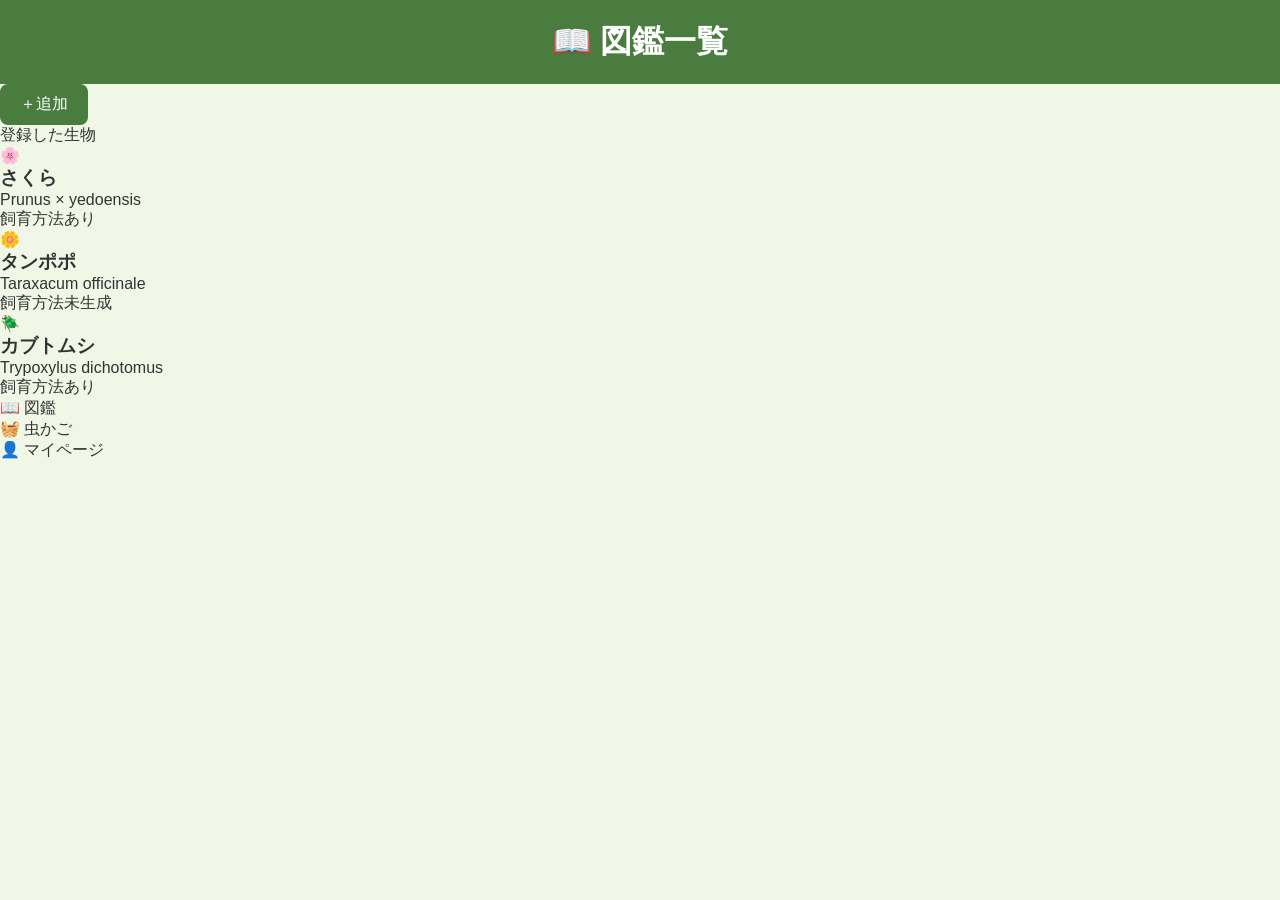
==== templates/creatures.html @ 14d4fe76 "一覧ページ" ====
<!DOCTYPE html>
<html lang="ja">
<head>
    <meta charset="UTF-8">
    <meta name="viewport" content="width=device-width, initial-scale=1.0">
    <title>図鑑一覧</title>
    <link rel="stylesheet" href="/static/style.css">
</head>
<body>

<div class="header">
    <h1>📖 図鑑一覧</h1>
    <button class="add-btn">＋追加</button>
</div>

<p class="subtitle">登録した生物</p>

<div class="creature-card">
    <div class="creature-icon">🌸</div>
    <div class="creature-info">
        <h3>さくら</h3>
        <div class="scientific">Prunus × yedoensis</div>
        <span class="badge ok">飼育方法あり</span>
    </div>
</div>

<div class="creature-card">
    <div class="creature-icon">🌼</div>
    <div class="creature-info">
        <h3>タンポポ</h3>
        <div class="scientific">Taraxacum officinale</div>
        <span class="badge none">飼育方法未生成</span>
    </div>
</div>

<div class="creature-card">
    <div class="creature-icon">🪲</div>
    <div class="creature-info">
        <h3>カブトムシ</h3>
        <div class="scientific">Trypoxylus dichotomus</div>
        <span class="badge ok">飼育方法あり</span>
    </div>
</div>

<nav class="bottom-nav">
    <div class="nav-item active">
        <span class="nav-icon">📖</span>
        <span>図鑑</span>
    </div>
    <div class="nav-item">
        <span class="nav-icon">🧺</span>
        <span>虫かご</span>
    </div>
    <div class="nav-item">
        <span class="nav-icon">👤</span>
        <span>マイページ</span>
    </div>
</nav>

</body>
</html>
---- static/style.css ----
* {
    margin: 0;
    padding: 0;
    box-sizing: border-box;
}

body {
    font-family: 'Segoe UI', sans-serif;
    background-color: #f0f7e6;
    color: #333;
}

h1 {
    text-align: center;
    padding: 20px;
    background-color: #4a7c3f;
    color: white;
}

.container {
    max-width: 800px;
    margin: 30px auto;
    padding: 0 20px;
}

.card {
    background: white;
    border-radius: 12px;
    padding: 20px;
    margin-bottom: 16px;
    box-shadow: 0 2px 8px rgba(0,0,0,0.1);
}

button {
    background-color: #4a7c3f;
    color: white;
    border: none;
    padding: 10px 20px;
    border-radius: 8px;
    cursor: pointer;
    font-size: 16px;
}

button:hover {
    background-color: #3a6230;
}

input {
    width: 100%;
    padding: 10px;
    margin: 8px 0;
    border: 1px solid #ccc;
    border-radius: 8px;
    font-size: 16px;
}
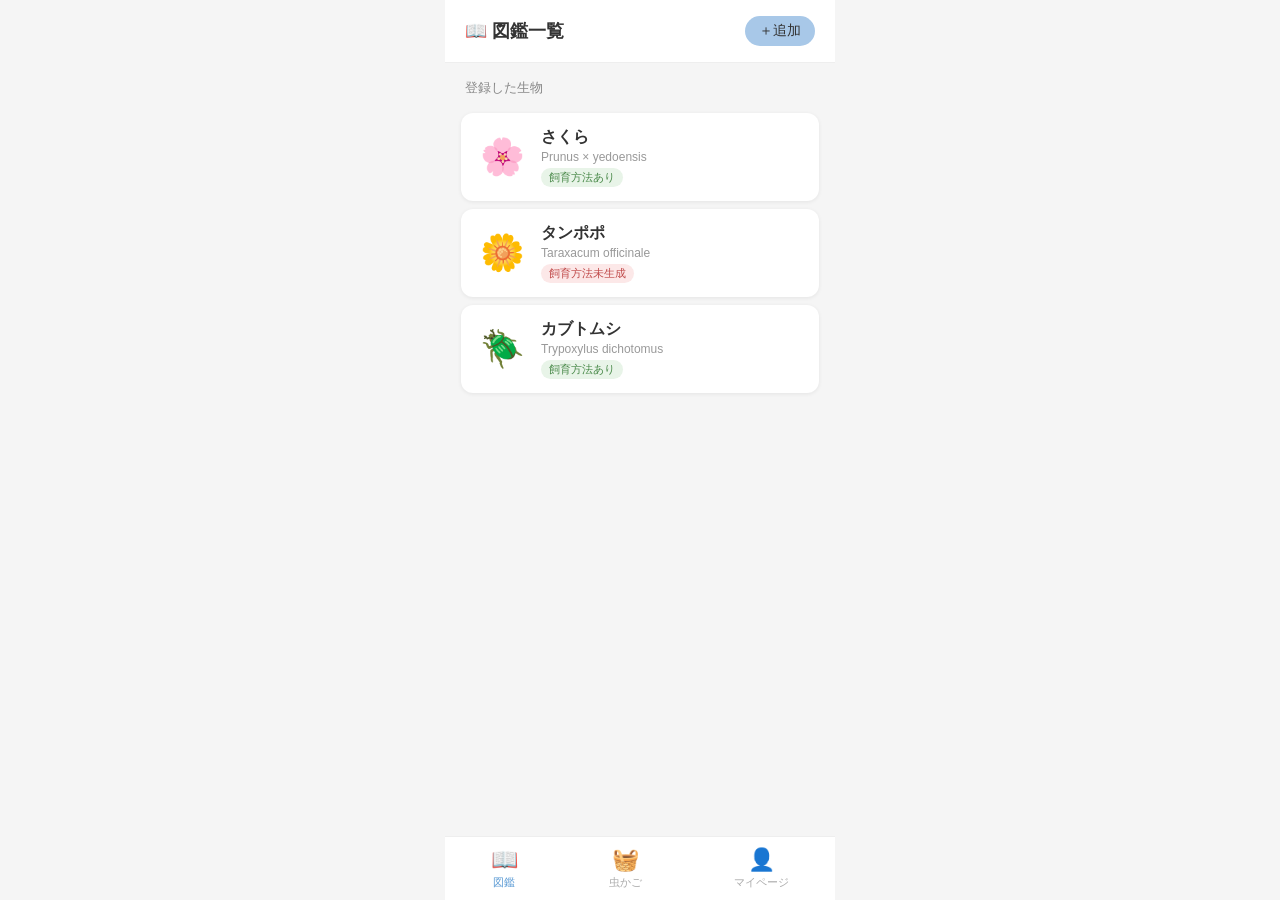
==== commit a1c5490f: "cretures.html　作成" ====
--- a/templates/creatures.html
+++ b/templates/creatures.html
@@ -6,6 +6,39 @@
     <title>図鑑一覧</title>
     <link rel="stylesheet" href="/static/style.css">
 </head>
+<script>
+    const token = localStorage.getItem("token");
+
+    async function loadCreatures() {
+        const res = await fetch("/creatures", {
+            headers: {
+                "Authorization": "Bearer " + token
+            }
+        });
+        const creatures = await res.json();
+
+        const list = document.getElementById("creature-list");
+        list.innerHTML = "";
+
+        creatures.forEach(c => {
+            const badge = c.care_guide
+                ? '<span class="badge ok">飼育方法あり</span>'
+                : '<span class="badge none">飼育方法未生成</span>';
+
+            list.innerHTML += `
+                <div class="creature-card">
+                    <div class="creature-icon">🐛</div>
+                    <div class="creature-info">
+                        <h3>${c.name}</h3>
+                        <span class="badge">${badge}</span>
+                    </div>
+                </div>
+            `;
+        });
+    }
+
+    loadCreatures();
+</script>
 <body>
 
 <div class="header">
@@ -14,6 +47,7 @@
 </div>
 
 <p class="subtitle">登録した生物</p>
+<div id="creature-list"></div>
 
 <div class="creature-card">
     <div class="creature-icon">🌸</div>
--- a/static/style.css
+++ b/static/style.css
@@ -5,51 +5,118 @@
 }
 
 body {
-    font-family: 'Segoe UI', sans-serif;
-    background-color: #f0f7e6;
+    font-family: 'Segoe UI', 'Hiragino Sans', sans-serif;
+    background-color: #f5f5f5;
     color: #333;
+    max-width: 390px;
+    margin: 0 auto;
+    min-height: 100vh;
+    position: relative;
+    padding-bottom: 70px;
 }
 
-h1 {
-    text-align: center;
-    padding: 20px;
-    background-color: #4a7c3f;
-    color: white;
+.header {
+    background: white;
+    padding: 16px 20px;
+    border-bottom: 1px solid #eee;
+    display: flex;
+    justify-content: space-between;
+    align-items: center;
 }
 
-.container {
-    max-width: 800px;
-    margin: 30px auto;
-    padding: 0 20px;
+.header h1 {
+    font-size: 18px;
+    font-weight: bold;
 }
 
-.card {
-    background: white;
-    border-radius: 12px;
-    padding: 20px;
-    margin-bottom: 16px;
-    box-shadow: 0 2px 8px rgba(0,0,0,0.1);
+.add-btn {
+    background-color: #a8c8e8;
+    color: #333;
+    border: none;
+    padding: 6px 14px;
+    border-radius: 20px;
+    font-size: 14px;
+    cursor: pointer;
 }
 
-button {
-    background-color: #4a7c3f;
-    color: white;
-    border: none;
-    padding: 10px 20px;
-    border-radius: 8px;
-    cursor: pointer;
-    font-size: 16px;
+.subtitle {
+    padding: 16px 20px 8px;
+    font-size: 13px;
+    color: #888;
 }
 
-button:hover {
-    background-color: #3a6230;
+.creature-card {
+    background: white;
+    margin: 8px 16px;
+    border-radius: 12px;
+    padding: 14px 16px;
+    display: flex;
+    align-items: center;
+    gap: 14px;
+    box-shadow: 0 1px 4px rgba(0,0,0,0.07);
 }
 
-input {
-    width: 100%;
-    padding: 10px;
-    margin: 8px 0;
-    border: 1px solid #ccc;
-    border-radius: 8px;
+.creature-icon {
+    font-size: 36px;
+    width: 50px;
+    text-align: center;
+}
+
+.creature-info h3 {
     font-size: 16px;
+    font-weight: bold;
+}
+
+.creature-info .scientific {
+    font-size: 12px;
+    color: #999;
+    margin-top: 2px;
+}
+
+.badge {
+    display: inline-block;
+    font-size: 11px;
+    padding: 2px 8px;
+    border-radius: 10px;
+    margin-top: 4px;
+}
+
+.badge.ok {
+    background: #e8f4e8;
+    color: #4a8a4a;
+}
+
+.badge.none {
+    background: #fce8e8;
+    color: #c04a4a;
+}
+
+/* ボトムナビ */
+.bottom-nav {
+    position: fixed;
+    bottom: 0;
+    width: 390px;
+    background: white;
+    border-top: 1px solid #eee;
+    display: flex;
+    justify-content: space-around;
+    padding: 10px 0;
+}
+
+.nav-item {
+    display: flex;
+    flex-direction: column;
+    align-items: center;
+    font-size: 11px;
+    color: #aaa;
+    gap: 2px;
+    cursor: pointer;
+}
+
+.nav-item.active {
+    color: #5a9ad4;
+}
+
+.nav-icon {
+    font-size: 22px;
 }
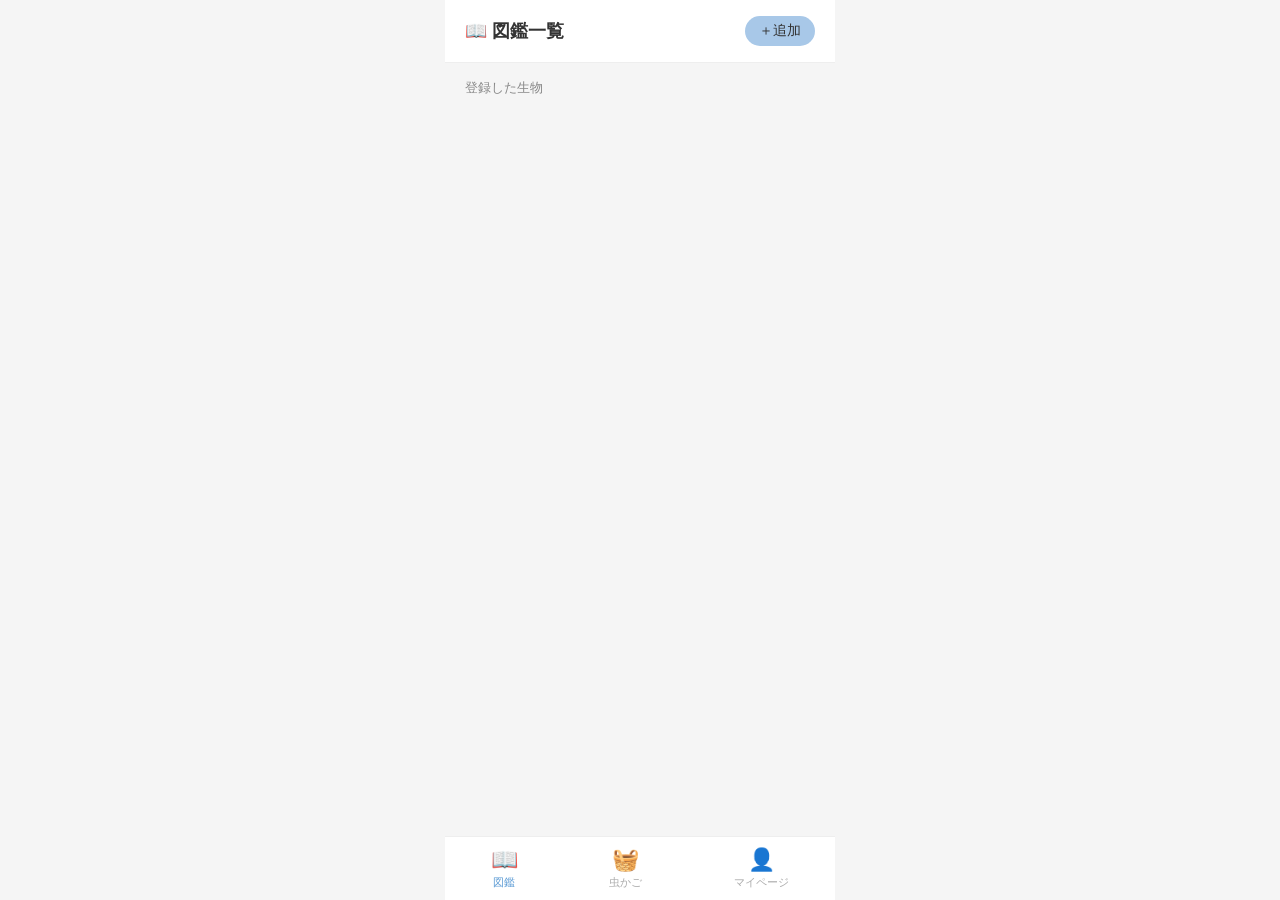
==== commit 9a848aaf: "アイコン選択" ====
--- a/templates/creatures.html
+++ b/templates/creatures.html
@@ -7,74 +7,90 @@
     <link rel="stylesheet" href="/static/style.css">
 </head>
 <script>
-    const token = localStorage.getItem("token");
+const token = localStorage.getItem("token");
 
-    async function loadCreatures() {
-        const res = await fetch("/creatures", {
-            headers: {
-                "Authorization": "Bearer " + token
-            }
-        });
-        const creatures = await res.json();
+const icons = ["🐛","🦋","🐝","🐞","🦗","🪲","🦟","🐜","🪳","🦎","🐢","🐸","🐠","🌸","🌼","🌿"];
 
-        const list = document.getElementById("creature-list");
-        list.innerHTML = "";
+function openModal() {
+    const picker = document.getElementById("icon-picker");
+    picker.innerHTML = "";
+    icons.forEach(icon => {
+        const btn = document.createElement("span");
+        btn.textContent = icon;
+        btn.style.cssText = "font-size:28px; cursor:pointer; padding:4px; border-radius:8px;";
+        btn.onclick = () => {
+            document.getElementById("selected-icon").value = icon;
+            document.querySelectorAll("#icon-picker span").forEach(s => s.style.background = "");
+            btn.style.background = "#d0e8ff";
+        };
+        picker.appendChild(btn);
+    });
+    document.getElementById("modal").style.display = "block";
+}
 
-        creatures.forEach(c => {
-            const badge = c.care_guide
-                ? '<span class="badge ok">飼育方法あり</span>'
-                : '<span class="badge none">飼育方法未生成</span>';
+function closeModal() {
+    document.getElementById("modal").style.display = "none";
+}
 
-            list.innerHTML += `
-                <div class="creature-card">
-                    <div class="creature-icon">🐛</div>
-                    <div class="creature-info">
-                        <h3>${c.name}</h3>
-                        <span class="badge">${badge}</span>
-                    </div>
+async function addCreature() {
+    const name = document.getElementById("new-name").value;
+    const icon = document.getElementById("selected-icon").value;
+    if (!name) return;
+
+    const res = await fetch("/creatures", {
+        method: "POST",
+        headers: {
+            "Authorization": "Bearer " + token,
+            "Content-Type": "application/json"
+        },
+        body: JSON.stringify({ name: name, image_url: icon })
+    });
+
+    if (res.ok) {
+        document.getElementById("new-name").value = "";
+        closeModal();
+        loadCreatures();
+    }
+}
+
+async function loadCreatures() {
+    const res = await fetch("/creatures", {
+        headers: { "Authorization": "Bearer " + token }
+    });
+    const creatures = await res.json();
+    const list = document.getElementById("creature-list");
+    list.innerHTML = "";
+
+    creatures.forEach(c => {
+        const badge = c.care_guide
+            ? '<span class="badge ok">飼育方法あり</span>'
+            : '<span class="badge none">飼育方法未生成</span>';
+        const icon = c.image_url || "";
+
+        list.innerHTML += `
+            <div class="creature-card">
+                <div class="creature-icon">${icon}</div>
+                <div class="creature-info">
+                    <h3>${c.name}</h3>
+                    ${badge}
                 </div>
-            `;
-        });
-    }
+            </div>
+        `;
+    });
+}
 
-    loadCreatures();
+loadCreatures();
 </script>
 <body>
 
 <div class="header">
     <h1>📖 図鑑一覧</h1>
-    <button class="add-btn">＋追加</button>
+    <button class="add-btn" onclick="openModal()">＋追加</button>
 </div>
 
 <p class="subtitle">登録した生物</p>
 <div id="creature-list"></div>
 
-<div class="creature-card">
-    <div class="creature-icon">🌸</div>
-    <div class="creature-info">
-        <h3>さくら</h3>
-        <div class="scientific">Prunus × yedoensis</div>
-        <span class="badge ok">飼育方法あり</span>
-    </div>
-</div>
-
-<div class="creature-card">
-    <div class="creature-icon">🌼</div>
-    <div class="creature-info">
-        <h3>タンポポ</h3>
-        <div class="scientific">Taraxacum officinale</div>
-        <span class="badge none">飼育方法未生成</span>
-    </div>
-</div>
-
-<div class="creature-card">
-    <div class="creature-icon">🪲</div>
-    <div class="creature-info">
-        <h3>カブトムシ</h3>
-        <div class="scientific">Trypoxylus dichotomus</div>
-        <span class="badge ok">飼育方法あり</span>
-    </div>
-</div>
 
 <nav class="bottom-nav">
     <div class="nav-item active">
@@ -91,5 +107,19 @@
     </div>
 </nav>
 
+<div id="modal" style="display:none; position:fixed; top:0; left:0; width:100%; height:100%; background:rgba(0,0,0,0.4); z-index:100;">
+    <div style="background:white; margin:15% auto; padding:24px; border-radius:12px; width:300px;">
+        <h3 style="margin-bottom:16px;">生物を登録</h3>
+        <input type="text" id="new-name" placeholder="生物名（例：カマキリ）">
+
+        <p style="margin-top:12px; margin-bottom:8px; font-size:13px; color:#888;">アイコンを選択</p>
+        <div id="icon-picker" style="display:flex; flex-wrap:wrap; gap:8px;">
+        </div>
+        <input type="hidden" id="selected-icon" value="">
+
+        <button onclick="addCreature()" style="width:100%; margin-top:16px;">登録する</button>
+        <button onclick="closeModal()" style="width:100%; margin-top:8px; background:#eee; color:#333;">キャンセル</button>
+    </div>
+</div>
 </body>
 </html>
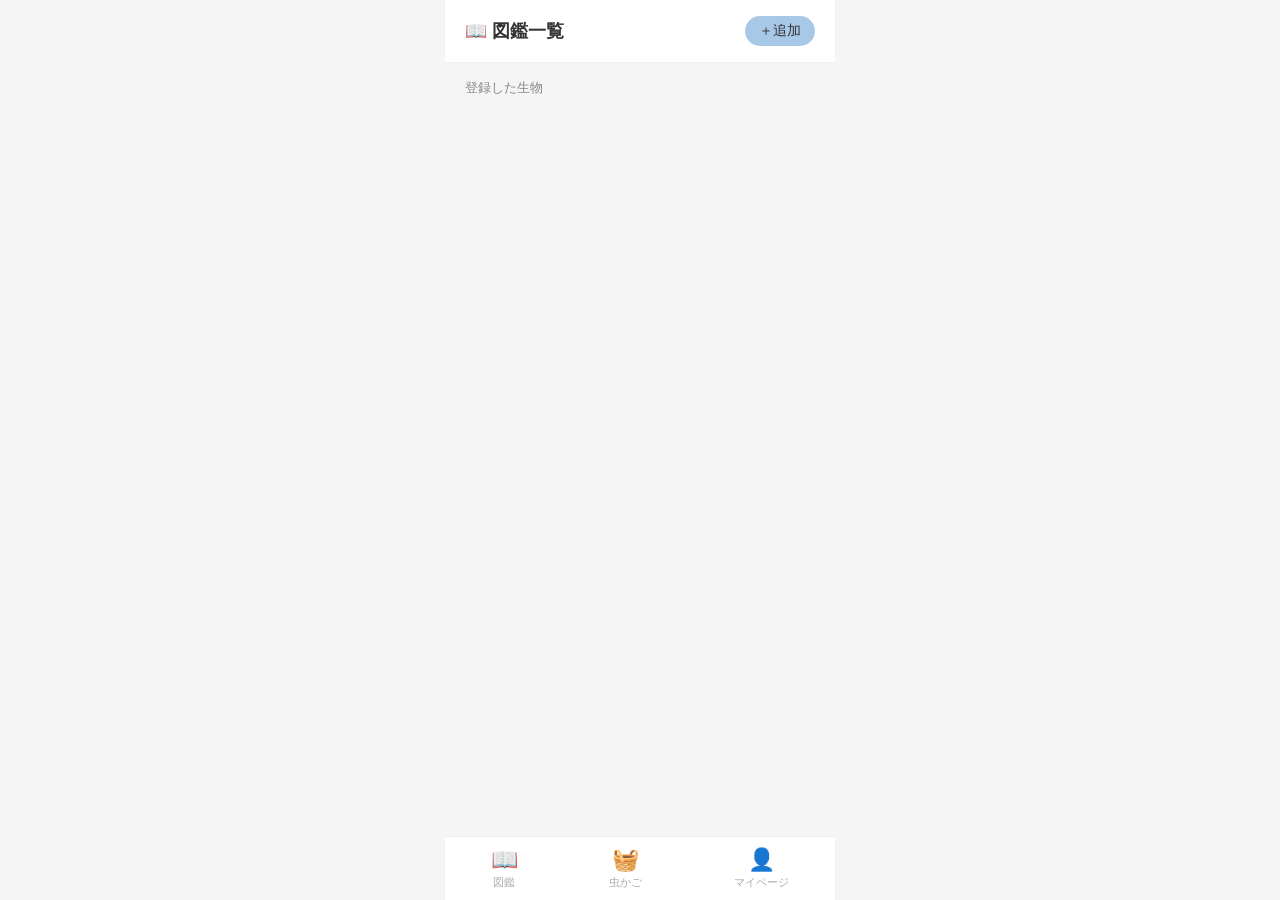
==== commit 2eb824c7: "day12" ====
--- a/templates/creatures.html
+++ b/templates/creatures.html
@@ -6,6 +6,46 @@
     <title>図鑑一覧</title>
     <link rel="stylesheet" href="/static/style.css">
 </head>
+<body>
+
+<div class="header">
+    <h1>📖 図鑑一覧</h1>
+    <button class="add-btn" onclick="openModal()">＋追加</button>
+</div>
+
+<p class="subtitle">登録した生物</p>
+<div id="creature-list"></div>
+
+
+<nav class="bottom-nav">
+    <div class="nav-item" onclick="location.href='/creatures-page'">
+        <span class="nav-icon">📖</span>
+        <span>図鑑</span>
+    </div>
+    <div class="nav-item" onclick="location.href='/cage-page'">
+        <span class="nav-icon">🧺</span>
+        <span>虫かご</span>
+    </div>
+    <div class="nav-item">
+        <span class="nav-icon">👤</span>
+        <span>マイページ</span>
+    </div>
+</nav>
+
+<div id="modal" style="display:none; position:fixed; top:0; left:0; width:100%; height:100%; background:rgba(0,0,0,0.4); z-index:100;">
+    <div style="background:white; margin:15% auto; padding:24px; border-radius:12px; width:300px;">
+        <h3 style="margin-bottom:16px;">生物を登録</h3>
+        <input type="text" id="new-name" placeholder="生物名（例：カマキリ）">
+
+        <p style="margin-top:12px; margin-bottom:8px; font-size:13px; color:#888;">アイコンを選択</p>
+        <div id="icon-picker" style="display:flex; flex-wrap:wrap; gap:8px;">
+        </div>
+        <input type="hidden" id="selected-icon" value="">
+
+        <button onclick="addCreature()" style="width:100%; margin-top:16px;">登録する</button>
+        <button onclick="closeModal()" style="width:100%; margin-top:8px; background:#eee; color:#333;">キャンセル</button>
+    </div>
+</div>
 <script>
 const token = localStorage.getItem("token");
 
@@ -68,7 +108,7 @@
         const icon = c.image_url || "";
 
         list.innerHTML += `
-            <div class="creature-card">
+            <div class="creature-card" onclick="location.href='/detail-page?id=${c.id}'" style="cursor:pointer;">
                 <div class="creature-icon">${icon}</div>
                 <div class="creature-info">
                     <h3>${c.name}</h3>
@@ -81,45 +121,5 @@
 
 loadCreatures();
 </script>
-<body>
-
-<div class="header">
-    <h1>📖 図鑑一覧</h1>
-    <button class="add-btn" onclick="openModal()">＋追加</button>
-</div>
-
-<p class="subtitle">登録した生物</p>
-<div id="creature-list"></div>
-
-
-<nav class="bottom-nav">
-    <div class="nav-item active">
-        <span class="nav-icon">📖</span>
-        <span>図鑑</span>
-    </div>
-    <div class="nav-item">
-        <span class="nav-icon">🧺</span>
-        <span>虫かご</span>
-    </div>
-    <div class="nav-item">
-        <span class="nav-icon">👤</span>
-        <span>マイページ</span>
-    </div>
-</nav>
-
-<div id="modal" style="display:none; position:fixed; top:0; left:0; width:100%; height:100%; background:rgba(0,0,0,0.4); z-index:100;">
-    <div style="background:white; margin:15% auto; padding:24px; border-radius:12px; width:300px;">
-        <h3 style="margin-bottom:16px;">生物を登録</h3>
-        <input type="text" id="new-name" placeholder="生物名（例：カマキリ）">
-
-        <p style="margin-top:12px; margin-bottom:8px; font-size:13px; color:#888;">アイコンを選択</p>
-        <div id="icon-picker" style="display:flex; flex-wrap:wrap; gap:8px;">
-        </div>
-        <input type="hidden" id="selected-icon" value="">
-
-        <button onclick="addCreature()" style="width:100%; margin-top:16px;">登録する</button>
-        <button onclick="closeModal()" style="width:100%; margin-top:8px; background:#eee; color:#333;">キャンセル</button>
-    </div>
-</div>
 </body>
 </html>
